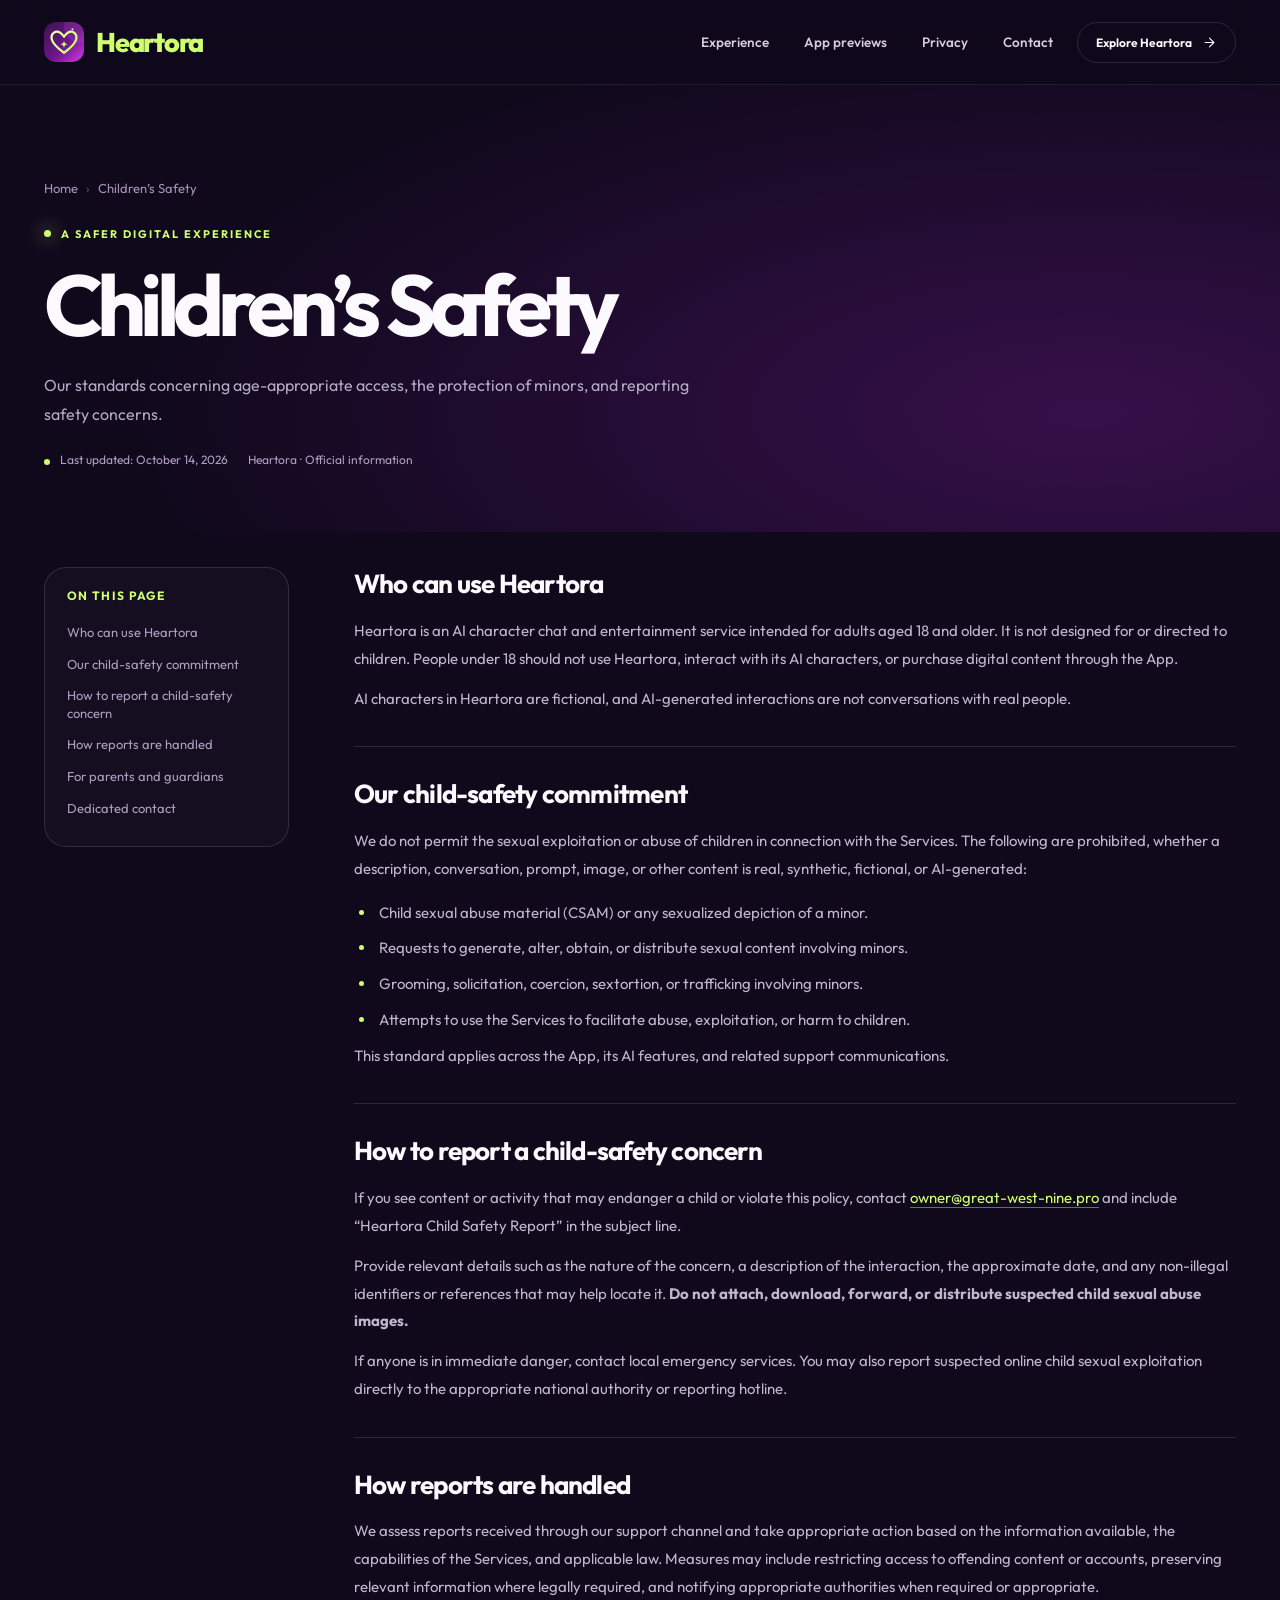
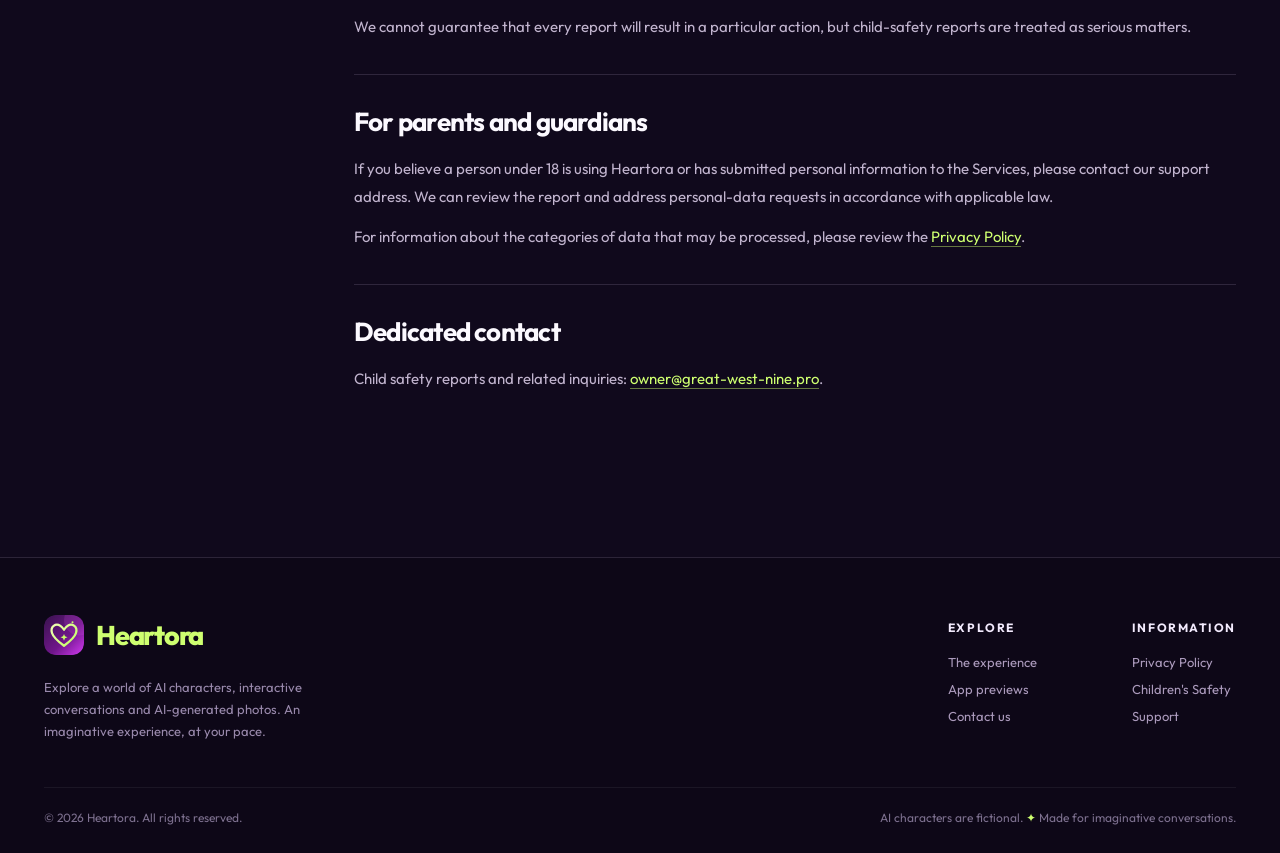
==== children/index.html @ 72c2d2e4 "Add files via upload" ====
<!doctype html>
<html lang="en">
<head>
  <meta charset="utf-8">
  <meta name="viewport" content="width=device-width,initial-scale=1,viewport-fit=cover"/>
  <meta name="theme-color" content="#10091c"/>
  <meta name="color-scheme" content="dark"/>
  <title>Children’s Safety | Heartora</title>
  <meta name="description" content="Read Heartora&#x27;s age requirements, child protection standards, and how to report a child-safety concern."/>
  <meta property="og:type" content="website"/>
  <meta property="og:site_name" content="Heartora"/>
  <meta property="og:title" content="Children’s Safety | Heartora"/>
  <meta property="og:description" content="Read Heartora&#x27;s age requirements, child protection standards, and how to report a child-safety concern."/>
  <meta property="og:image" content="/assets/img/social-preview.jpg"/>
  <meta name="twitter:card" content="summary_large_image"/>
  <link rel="icon" type="image/svg+xml" href="/assets/img/brand-mark.svg"/>
  <link rel="icon" type="image/png" href="/assets/img/favicon.png"/>
  <link rel="apple-touch-icon" href="/assets/img/apple-touch-icon.png"/>
  <link rel="preconnect" href="https://fonts.googleapis.com"/>
  <link rel="preconnect" href="https://fonts.gstatic.com" crossorigin/>
  <link rel="stylesheet" href="/assets/css/style.css"/>
  <script src="/assets/js/site-config.js" defer></script>
  <script src="/assets/js/main.js" defer></script>
</head>
<body>
  <a class="skip-link" href="#main">Skip to content</a>
  <header class="site-header">
    <div class="container header-inner">
      <a class="logo" href="/" aria-label="Heartora home"><img class="logo-icon" src="/assets/img/brand-mark.svg" alt="" width="40" height="40"/><span class="logo-text">Heartora</span></a>
      <nav class="nav" id="primary-nav" aria-label="Main navigation"><a href="/#experience">Experience</a><a href="/#previews">App previews</a><a href="/privacy-policy" >Privacy</a><a href="/contact-us" >Contact</a></nav>
      <a class="header-action" data-store-cta href="/#experience">Explore Heartora <svg aria-hidden="true" viewBox="0 0 24 24" fill="none" stroke="currentColor" stroke-width="1.8" stroke-linecap="round" stroke-linejoin="round"><path d="M5 12h14m-7-7 7 7-7 7"/></svg></a>
      <button class="menu-toggle" type="button" aria-label="Open menu" aria-controls="primary-nav" aria-expanded="false"><svg class="hamburger" viewBox="0 0 24 24" fill="none" stroke="currentColor" stroke-width="2" stroke-linecap="round"><path d="M4 7h16M4 12h16M4 17h16"/></svg><svg class="x" viewBox="0 0 24 24" fill="none" stroke="currentColor" stroke-width="2" stroke-linecap="round"><path d="M5 5l14 14M19 5 5 19"/></svg></button>
    </div>
  </header>
  <main id="main">
    <div class="page-intro">
      <div class="container">
        <div class="breadcrumbs"><a href="/">Home</a><span>›</span>Children’s Safety</div>
        <span class="eyebrow"><span class="dot"></span> A SAFER DIGITAL EXPERIENCE</span>
        <h1>Children’s Safety</h1>
        <p>Our standards concerning age-appropriate access, the protection of minors, and reporting safety concerns.</p>
        <div class="meta-row"><span><span class="circle"></span> Last updated: October 14, 2026</span><span>Heartora · Official information</span></div>
      </div>
    </div>
    <div class="legal-section">
      <div class="container legal-layout">
        <aside class="legal-toc" aria-label="Page contents">
          <h2>On this page</h2>
          <a href="#who">Who can use Heartora</a>
          <a href="#commitment">Our child-safety commitment</a>
          <a href="#reports">How to report a child-safety concern</a>
          <a href="#response">How reports are handled</a>
          <a href="#parents">For parents and guardians</a>
          <a href="#contact">Dedicated contact</a>
        </aside>
        <article class="legal-content">
          <section id="who">
            <h2>Who can use Heartora</h2>
            <p>Heartora is an AI character chat and entertainment service intended for adults aged 18 and older. It is not designed for or directed to children. People under 18 should not use Heartora, interact with its AI characters, or purchase digital content through the App.</p>
            <p>AI characters in Heartora are fictional, and AI-generated interactions are not conversations with real people.</p>
          </section>
          <section id="commitment">
            <h2>Our child-safety commitment</h2>
            <p>We do not permit the sexual exploitation or abuse of children in connection with the Services. The following are prohibited, whether a description, conversation, prompt, image, or other content is real, synthetic, fictional, or AI-generated:</p>
            <ul>
              <li>Child sexual abuse material (CSAM) or any sexualized depiction of a minor.</li>
              <li>Requests to generate, alter, obtain, or distribute sexual content involving minors.</li>
              <li>Grooming, solicitation, coercion, sextortion, or trafficking involving minors.</li>
              <li>Attempts to use the Services to facilitate abuse, exploitation, or harm to children.</li>
            </ul>
            <p>This standard applies across the App, its AI features, and related support communications.</p>
          </section>
          <section id="reports">
            <h2>How to report a child-safety concern</h2>
            <p>If you see content or activity that may endanger a child or violate this policy, contact <a href="mailto:owner@great-west-nine.pro?subject=Heartora%20Child%20Safety%20Report">owner@great-west-nine.pro</a> and include “Heartora Child Safety Report” in the subject line.</p>
            <p>Provide relevant details such as the nature of the concern, a description of the interaction, the approximate date, and any non-illegal identifiers or references that may help locate it. <strong>Do not attach, download, forward, or distribute suspected child sexual abuse images.</strong></p>
            <p>If anyone is in immediate danger, contact local emergency services. You may also report suspected online child sexual exploitation directly to the appropriate national authority or reporting hotline.</p>
          </section>
          <section id="response">
            <h2>How reports are handled</h2>
            <p>We assess reports received through our support channel and take appropriate action based on the information available, the capabilities of the Services, and applicable law. Measures may include restricting access to offending content or accounts, preserving relevant information where legally required, and notifying appropriate authorities when required or appropriate.</p>
            <p>We cannot guarantee that every report will result in a particular action, but child-safety reports are treated as serious matters.</p>
          </section>
          <section id="parents">
            <h2>For parents and guardians</h2>
            <p>If you believe a person under 18 is using Heartora or has submitted personal information to the Services, please contact our support address. We can review the report and address personal-data requests in accordance with applicable law.</p>
            <p>For information about the categories of data that may be processed, please review the <a href="/privacy-policy">Privacy Policy</a>.</p>
          </section>
          <section id="contact">
            <h2>Dedicated contact</h2>
            <p>Child safety reports and related inquiries: <a href="mailto:owner@great-west-nine.pro?subject=Heartora%20Child%20Safety%20Report">owner@great-west-nine.pro</a>.</p>
          </section>
        </article>
      </div>
    </div>
  </main>
  <footer class="site-footer">
    <div class="container">
      <div class="footer-main">
        <div class="footer-brand">
          <a class="logo" href="/" aria-label="Heartora home"><img class="logo-icon" src="/assets/img/brand-mark.svg" alt="" width="40" height="40"/><span class="logo-text">Heartora</span></a>
          <p>Explore a world of AI characters, interactive conversations and AI-generated photos. An imaginative experience, at your pace.</p>
        </div>
        <div class="footer-columns">
          <div class="footer-group"><h4>Explore</h4><a href="/#experience">The experience</a><a href="/#previews">App previews</a><a href="/contact-us">Contact us</a></div>
          <div class="footer-group"><h4>Information</h4><a href="/privacy-policy">Privacy Policy</a><a href="/children">Children's Safety</a><a href="/contact-us">Support</a></div>
        </div>
      </div>
      <div class="footer-bottom"><span>© <span data-year>2026</span> Heartora. All rights reserved.</span><span>AI characters are fictional. <span class="mark">✦</span> Made for imaginative conversations.</span></div>
    </div>
  </footer>
</body>
</html>
---- assets/css/style.css ----
@import url('https://fonts.googleapis.com/css2?family=Outfit:wght@400;450;500;550;600;650;700;750;800;900&display=swap');
:root {
	--bg: #10091c;
	--bg-2: #170d29;
	--panel: #211231;
	--panel-2: #2a173e;
	--line: rgba(231, 208, 255, 0.14);
	--text: #fcf9ff;
	--muted: #b4a9c5;
	--lime: #ceff70;
	--lime-2: #e0ffac;
	--pink: #e54dff;
	--purple: #7e32cb;
	--radius: 28px;
	--max: 1192px;
	--ease: cubic-bezier(0.22, 1, 0.36, 1);
}
* {
  box-sizing: border-box;
}

html {
  scroll-behavior: smooth;
  scroll-padding-top: 106px;
}

body {
	margin: 0;
	font-family: 'Outfit','Avenir Next',ui-rounded,system-ui,-apple-system,BlinkMacSystemFont,'Segoe UI',sans-serif;
	background: var(--bg);
	color: var(--text);
	-webkit-font-smoothing: antialiased;
	overflow-x: hidden;
}

body.menu-open {
	overflow: hidden;
}

::selection {
	background: var(--lime);
	color: #140c22;
}

a {
	color: inherit;
	text-decoration: none;
}

button,input,textarea {
	font: inherit;
}

button {
	cursor: pointer;
}

img {
	max-width: 100%;
	display: block;
}

p {
	margin: 0;
}

h1,h2,h3,h4 {
	margin: 0;
	letter-spacing: -0.045em;
}

h1 {
	line-height: 1.015;
}

h2 {
	line-height: 1.075;
}

h3 {
	line-height: 1.15;
}

:focus-visible {
	outline: 3px solid var(--lime);
	outline-offset: 5px;
}

.skip-link {
	position: fixed;
	top: -80px;
	left: 18px;
	background: var(--lime);
	color: #111;
	padding: 12px 18px;
	border-radius: 12px;
	z-index: 10000;
}

.skip-link:focus {
	top: 14px;
}

.container {
	width: min(var(--max), calc(100% - 64px));
	margin-inline: auto;
}

.narrow {
	width: min(870px, calc(100% - 64px));
	margin-inline: auto;
}

.eyebrow {
	display: inline-flex;
	align-items: center;
	gap: 10px;
	text-transform: uppercase;
	letter-spacing: .18em;
	font-weight: 700;
	font-size: 11px;
	color: var(--lime);
}

.eyebrow .dot {
	height: 7px;
	width: 7px;
	border-radius: 50%;
	background: var(--lime);
	box-shadow: 0 0 18px var(--lime);
}

.display-accent {
	color: var(--lime);
}

.muted {
	color: var(--muted);
}

.sr-only {
	position: absolute;
	width: 1px;
	height: 1px;
	overflow: hidden;
	clip: rect(0,0,0,0);
	white-space: nowrap;
}

.site-header {
	position: sticky;
	top: 0;
	z-index: 80;
	border-bottom: 1px solid rgba(255,255,255,.075);
	background: rgba(16,9,28,.76);
	backdrop-filter: blur(22px);
	-webkit-backdrop-filter: blur(22px);
}

.header-inner {
	height: 84px;
	display: flex;
	align-items: center;
	justify-content: space-between;
	gap: 24px;
}

.logo {
	display: inline-flex;
	align-items: center;
	gap: 12px;
	white-space: nowrap;
	position: relative;
	z-index: 82;
}

.logo-icon {
	width: 40px;
	height: 40px;
	border-radius: 12px;
}

.logo-text {
	font-size: 27px;
	font-weight: 800;
	letter-spacing: -0.045em;
	color: var(--lime);
}

.nav {
	display: flex;
	align-items: center;
	gap: 35px;
	margin-left: auto;
}

.nav a {
	font-size: 13.5px;
	color: #d7cbdf;
	font-weight: 550;
	transition: color .22s;
}

.nav a:hover,.nav a[aria-current=page] {
	color: var(--lime);
}

.header-action {
	display: inline-flex;
	gap: 10px;
	align-items: center;
	border: 1px solid var(--line);
	border-radius: 999px;
	padding: 12px 18px;
	font-size: 12px;
	font-weight: 650;
	transition: background .2s,border-color .2s;
	white-space: nowrap;
}

.header-action svg {
	width: 15px;
	height: 15px;
}

.header-action:hover {
	background: rgba(206,255,112,.1);
	border-color: rgba(206,255,112,.4);
}

.menu-toggle {


	display: none;
	position: relative;
	z-index: 82;
	background: transparent;
	border: 1px solid var(--line);
	height: 44px;
	width: 44px;
	border-radius: 14px;
	align-items: center;
	justify-content: center;
	color: var(--text);
}

.menu-toggle svg {
	height: 22px;
	width: 22px;
}

.menu-toggle .x {
	display: none;
}

.menu-open .menu-toggle .hamburger {
	display: none;
}

.menu-open .menu-toggle .x {
	display: block;
}

.button {
	border: 0;
	border-radius: 999px;
	display: inline-flex;
	align-items: center;
	justify-content: center;
	gap: 12px;
	padding: 17px 25px;
	font-size: 14px;
	font-weight: 750;
	line-height: 1.2;
	transition: transform .25s var(--ease),background .25s,box-shadow .25s;
}

.button svg {
	width: 18px;
	height: 18px;
}

.button:hover {
	transform: translateY(-3px);
}

.button-primary {
	background: var(--lime);
	color: #180c27;
	box-shadow: 0 12px 45px rgba(206,255,112,.13);
}

.button-primary:hover {
	background: #e3ffad;
	box-shadow: 0 18px 55px rgba(206,255,112,.22);
}

.button-outline {
	background: rgba(255,255,255,.045);
	color: var(--text);
	border: 1px solid var(--line);
}

.button-outline:hover {
	background: rgba(255,255,255,.095);
}

.button-minor {
	background: none;
	padding: 8px 0;
	color: var(--lime);
	font-weight: 700;
}

.button-minor:hover {
	transform: translateX(4px);
}

.hero {
	position: relative;
	overflow: hidden;
	isolation: isolate;
}

.hero:before {
	content: "";
	position: absolute;
	inset: -18% -10% -30% 35%;
	z-index: -2;
	background: radial-gradient(ellipse at 60% 45%,rgba(165,22,198,.31),transparent 58%),
		radial-gradient(ellipse at 90% 73%,rgba(73,36,188,.3),transparent 45%);
	pointer-events: none;
}

.hero:after {
	content: "";
	position: absolute;
	inset: 0;
	opacity: .23;
	pointer-events: none;
	background-image: radial-gradient(#d9a9fb .65px,transparent .65px);
	background-size: 29px 29px;
	mask-image: linear-gradient(90deg,transparent 36%,#000 100%);
	z-index: -1;
}

.hero-grid {
	display: grid;
	grid-template-columns: 1fr 1fr;
	align-items: center;
	min-height: 735px;
	gap: 15px;
	padding-block: 75px 112px;
}

.hero-copy {
	max-width: 610px;
	position: relative;
	z-index: 3;
}

.hero-copy .eyebrow {
	margin-bottom: 26px;
}

.hero h1 {
	font-size: clamp(58px,6.15vw,91px);
	font-weight: 750;
	letter-spacing: -0.067em;
}

.hero h1 .line {
	display: block;
}

.hero .lead {
	font-size: 18px;
	line-height: 1.7;
	color: #bdb0cf;
	max-width: 480px;
	margin: 28px 0 35px;
}

.hero-actions {
	display: flex;
	align-items: center;
	gap: 13px;
	flex-wrap: wrap;
}

.hero-proof {
	display: flex;
	align-items: center;
	gap: 12px;
	color: #ad9fc0;
	font-size: 12px;
	margin-top: 39px;
}

.proof-dot {
	display: inline-block;
	height: 9px;
	width: 9px;
	background: var(--lime);
	border-radius: 50%;
	box-shadow: 0 0 0 6px rgba(206,255,112,.08);
}

.hero-stage {
	position: relative;
	min-height: 625px;
	max-width: 590px;
	width: 100%;
	justify-self: end;
	isolation: isolate;
}

.stage-orbit {
	position: absolute;
	width: 510px;
	height: 510px;
	border-radius: 50%;
	border: 1px solid rgba(213,155,248,.13);
	left: 7%;
	top: 7%;
	transform: rotate(-24deg);
}

.stage-orbit:after {
	content: "";
	position: absolute;
	inset: 37px;
	border: 1px solid rgba(213,155,248,.07);
	border-radius: 50%;
}

.stage-glow {
	position: absolute;
	width: 480px;
	height: 480px;
	border-radius: 50%;
	filter: blur(65px);
	background: radial-gradient(circle,rgba(212,44,238,.30),transparent 72%);
	top: 85px;
	left: 30px;
}

.phone {
	background: linear-gradient(143deg,#373042,#130e21 56%,#4b3158);
	border: 6px solid #100d18;
	border-radius: 49px;
	box-shadow: 0 0 0 2px rgba(230,215,238,.47),0 22px 90px rgba(0,0,0,.56);
	overflow: hidden;
	position: absolute;
}

.phone img {
	width: 100%;
	height: 100%;
	object-fit: cover;
	object-position: top center;
}

.phone-main {
	width: 302px;
	height: 568px;
	left: 50%;
	top: 24px;
	transform: translateX(-25%) rotate(7deg);
	z-index: 3;
	animation: float 7s ease-in-out infinite;
}

.phone-main img {
	object-position: top;
}

.phone-secondary {
	width: 226px;
	height: 464px;
	left: 2%;
	top: 116px;
	transform: rotate(-11deg);
	z-index: 2;
	opacity: .91;
	filter: brightness(.91);
	animation: float-secondary 8s ease-in-out infinite;
}

.phone-secondary img {
	object-fit: cover;
	object-position: center top;
}

.floating-note {
	position: absolute;
	z-index: 5;
	display: flex;
	align-items: center;
	gap: 10px;
	padding: 13px 17px;
	border-radius: 16px;
	backdrop-filter: blur(15px);
	background: rgba(40,23,63,.85);
	border: 1px solid rgba(221,184,255,.24);
	box-shadow: 0 18px 45px rgba(0,0,0,.2);
	font-size: 12px;
	font-weight: 650;
}

.floating-note .note-icon {
	display: grid;
	place-items: center;
	width: 29px;
	height: 29px;
	background: rgba(206,255,112,.13);
	border-radius: 10px;
	font-size: 15px;
	color: var(--lime);
}

.note-one {
	top: 47px;
	left: 0;
	transform: rotate(-6deg);
}

.note-two {
	bottom: 29px;
	right: 0;
	transform: rotate(5deg);
}

.star {
	position: absolute;
	z-index: 1;
	font-size: 22px;
	color: var(--lime);
}

.star-one {
	right: 25px;
	top: 65px;
}

.star-two {
	left: 74px;
	bottom: 42px;
	color: var(--pink);
}

@keyframes float {
	0%,100% {
		transform: translateX(-25%) translateY(0) rotate(7deg);
	}
	50% {
		transform: translateX(-25%) translateY(-13px) rotate(7deg);
	}
}

@keyframes float-secondary {
	0%,100% {
		transform: translateY(0) rotate(-11deg);
	}
	50% {
		transform: translateY(11px) rotate(-11deg);
	}
}

.marquee-line {
	border-block: 1px solid var(--line);
	background: rgba(255,255,255,.018);
}

.marquee-inner {
	display: flex;
	align-items: center;
	justify-content: space-between;
	gap: 22px;
	padding: 24px 0;
}

.marquee-inner span {
	font-size: 12px;
	font-weight: 750;
	letter-spacing: .12em;
	text-transform: uppercase;
	white-space: nowrap;
	color: #c6b9d6;
}

.marquee-inner i {
	width: 5px;
	height: 5px;
	background: var(--lime);
	border-radius: 50%;
	flex-shrink: 0;
}

.section {
	padding: 126px 0;
}

.section-head {
	max-width: 630px;
	margin-bottom: 47px;
}

.section-head .eyebrow {
	margin-bottom: 19px;
}

.section-title {
	font-size: clamp(40px,5.3vw,68px);
	font-weight: 700;
}

.section-intro {
	color: var(--muted);
	font-size: 16px;
	line-height: 1.8;
	margin-top: 19px;
	max-width: 560px;
}

.feature-grid {
	display: grid;
	grid-template-columns: 1.06fr .94fr;
	gap: 18px;
}

.feature-card {
	border: 1px solid var(--line);
	border-radius: 32px;
	overflow:hidden;
	position:relative;
	background: linear-gradient(140deg,rgba(51,25,75,.9),rgba(22,12,37,.98));
	min-height: 440px;
	isolation: isolate;
}

.feature-card.large {
	grid-row: span 2;
	min-height: 695px;
}

.feature-card .feature-copy {
	padding: 36px 37px;
	position:relative;
	z-index: 2;
}

.feature-count {
	font-size: 11px;
	color: var(--lime);
	letter-spacing:.12em;
	font-weight: 750;
	margin-bottom: 18px;
}

.feature-card h3 {
	font-size: 30px;
	font-weight: 650;
	line-height: 1.09;
	max-width: 330px;
}

.feature-card p {
	font-size: 14px;
	color:#bdafcf;
	line-height: 1.65;
	max-width: 350px;
	margin-top: 13px;
}

.feature-media {
	position:absolute;
	overflow:hidden;
}

.large .feature-media {
	left: 23%;
	right: 8%;
	bottom:-35%;
	top: 40%;
	transform: rotate(-10deg);
	border-radius: 27px;
	box-shadow: 0 24px 80px rgba(0,0,0,.3);
}

.large .feature-media img {
	width: 100%;
	height: 100%;
	object-fit: cover;
	object-position: top;
}

.feature-card.chat-card {
	background: radial-gradient(circle at 85% 20%,rgba(207,70,227,.20),transparent 55%), #21122f;
}

.chat-window {
	position:relative;
	max-width: 350px;
	margin: 25px 30px 0 auto;
	display: grid;
	gap: 12px;
}

.chat-message {
	font-size: 13px;
	line-height: 1.5;
	max-width: 82%;
	padding: 15px 18px;
	border-radius: 17px;
	color:#f2eaf7;
	background:#3f2559;
	box-shadow: 0 10px 25px rgba(0,0,0,.1);
}

.chat-message.user {
	justify-self:end;
	color:#21122d;
	background: var(--lime);
}

.chat-message.ai {
	justify-self:start;
}

.chat-message.ai:before {
	content:"●";
	font-size: 9px;
	color: var(--lime);
	margin-right: 8px;
}

.feature-card.photo-card {
	background: linear-gradient(125deg,#211130,#3b1652);
}

.photo-card .photo-thumb {
	position:absolute;
	width: 43%;
	right: 7%;
	top: 9%;
	height: 105%;
	border-radius: 29px;
	overflow:hidden;
	transform: rotate(11deg);
	box-shadow: 0 22px 55px rgba(0,0,0,.45);
}

.photo-thumb img {
	width: 100%;
	height: 100%;
	object-fit: cover;
	object-position: center 12%;
}

.photo-card .feature-copy {
	max-width: 55%;
	padding-top: 94px;
}

.spotlight {
	padding: 40px 0 130px;
}

.spotlight-inner {
	display: grid;
	grid-template-columns: 1fr 1fr;
	gap: 84px;
	align-items: center;
}

.spotlight-visual {
	min-height: 580px;
	position:relative;
	background: radial-gradient(circle at 48% 52%,rgba(143,34,205,.23),transparent 60%);
}

.spotlight-visual:before {
	content: "";
	height: 460px;
	width: 460px;
	border: 1px solid rgba(200,156,237,.16);
	border-radius: 50%;
	position:absolute;
	inset: 50% auto auto 50%;
	transform: translate(-50%,-50%);
}

.spotlight-shot {
	position:absolute;
	top: 30px;
	left: 20%;
	height: 540px;
	width: 275px;
	overflow:hidden;
	border-radius: 42px;
	box-shadow: 0 28px 90px #0501089c;
	border: 6px solid #292131;
	transform: rotate(-8deg);
}

.spotlight-shot img {
	width: 100%;
	height: 100%;
	object-fit: cover;
	object-position: center top;
}

.spotlight-mini {
	position:absolute;
	right: 5%;
	bottom: 35px;
	height: 186px;
	width: 172px;
	border-radius: 24px;
	overflow:hidden;
	transform: rotate(10deg);
	border: 5px solid #33213f;
	box-shadow: 0 24px 55px rgba(0,0,0,.35);
}

.spotlight-mini img {
	width: 100%;
	height: 100%;
	object-fit: cover;
}

.spotlight-copy .eyebrow {
	margin-bottom: 20px;
}

.spotlight-copy .section-title {
	font-size: clamp(39px,5vw,64px);
}

.spotlight-copy>p {
	font-size: 16px;
	line-height: 1.85;
	color: var(--muted);
	margin-top: 24px;
}

.pill-row {
	display:flex;
	gap: 10px;
	flex-wrap: wrap;
	margin: 26px 0 31px;
}

.pill {
	border: 1px solid var(--line);
	padding: 9px 15px;
	border-radius: 999px;
	color:#d5c7e2;
	font-size: 12px;
}

.gallery-section {
	padding: 104px 0 123px;
	background: linear-gradient(180deg,rgba(80,28,121,.11),rgba(50,17,81,.2),transparent);
}

.gallery-top {
	display:flex;
	align-items:end;
	justify-content: space-between;
	gap: 25px;
}

.gallery-top .section-head {
	margin-bottom: 41px;
}

.gallery-controls {
	display:flex;
	gap: 9px;
	margin-bottom: 44px;
}

.icon-button {
	height: 45px;
	width: 45px;
	display: grid;
	place-items:center;
	border-radius: 50%;
	border: 1px solid var(--line);
	color:#fff;
	background: rgba(255,255,255,.04);
	transition: background .2s,color .2s;
}

.icon-button:hover {
	background: var(--lime);
	color:#170b25;
}

.icon-button svg {
	height: 17px;
	width: 17px;
}

.gallery-track {
	display:flex;
	overflow-x:auto;
	scroll-behavior: smooth;
	scroll-snap-type:x mandatory;
	gap: 18px;
	padding-bottom: 10px;
	scrollbar-width: thin;
	scrollbar-color:#583267 transparent;
}

.gallery-tile {
	position:relative;
	flex: 0 0 273px;
	height: 400px;
	border: 1px solid rgba(255,255,255,.12);
	border-radius: 26px;
	overflow:hidden;
	background:#241438;
	scroll-snap-align:start;
	cursor: zoom-in;
	transition: transform .27s var(--ease),border-color .27s;
	text-align:left;
	padding: 0;
	color:white;
}

.gallery-tile:hover {
	transform: translateY(-8px);
	border-color: rgba(206,255,112,.5);
}

.gallery-tile img {
	width: 100%;
	height: 100%;
	object-fit: cover;
	object-position: top;
}

.gallery-tile:nth-child(2) img {
	object-position: 55% 20%;
}

.gallery-tile:after {
	content: "";
	position:absolute;
	inset: 52% 0 0;
	background: linear-gradient(transparent,rgba(7,2,12,.89));
	pointer-events: none;
}

.gallery-caption {
	position:absolute;
	bottom: 21px;
	left: 20px;
	right: 20px;
	z-index: 2;
}

.gallery-caption strong {
	display:block;
	font-size: 16px;
	font-weight: 650;
}

.gallery-caption small {
	display:block;
	color:#ded3e6;
	margin-top: 4px;
	font-size: 12px;
}

.gallery-hint {
	color:#9d8fb0;
	font-size: 12px;
	margin-top: 16px;
}

.cta-wrap {
	padding: 35px 0 125px;
}

.cta-panel {
	background: radial-gradient(ellipse at 75% 25%,rgba(215,53,227,.30),transparent 48%),
		linear-gradient(125deg,#39184d,#261234 65%,#261538);
	border: 1px solid rgba(229,162,255,.18);
	border-radius: 36px;
	text-align:center;
	padding: 86px 25px;
	position:relative;
	overflow:hidden;
}

.cta-panel:before,.cta-panel:after {
	content:'✦';
	position:absolute;
	color:rgba(206,255,112,.6);
	font-size: 40px;
}

.cta-panel:before {
	left: 9%;
	top: 27%;
}

.cta-panel:after {
	right: 10%;
	bottom: 18%;
	font-size: 24px;
}

.cta-panel h2 {
	font-size: clamp(38px,5.3vw,69px);
	font-weight: 700;
	max-width: 720px;
	margin: 20px auto 0;
}

.cta-panel p {
	font-size: 16px;
	color:#d2c3dc;
	line-height: 1.8;
	max-width: 540px;
	margin: 19px auto 27px;
}

.site-footer {
	border-top: 1px solid var(--line);
	background:#0d0717;
}

.footer-main {
	display:flex;
	gap: 45px;
	align-items:flex-start;
	justify-content: space-between;
	padding: 57px 0 45px;
}

.footer-brand {
	max-width: 300px;
}

.footer-brand p {
	font-size: 13px;
	line-height: 1.7;
	color:#9989ac;
	margin-top: 17px;
}

.footer-columns {
	display:flex;
	gap: 95px;
}

.footer-group h4 {
	font-size: 12px;
	letter-spacing:.13em;
	text-transform: uppercase;
	color:#f2eafd;
	margin: 5px 0 19px;
}

.footer-group a {
	font-size: 13px;
	display:block;
	color:#ab9abc;
	margin: 11px 0;
	transition: color .2s;
}

.footer-group a:hover {
	color: var(--lime);
}

.footer-bottom {
	border-top: 1px solid rgba(255,255,255,.06);
	display:flex;
	align-items:center;
	justify-content: space-between;
	gap: 20px;
	padding: 22px 0 28px;
	font-size: 12px;
	color:#7d708f;
}

.footer-bottom .mark {
	color: var(--lime);
}

/* legal and support pages */
.page-intro {
	position:relative;
	overflow:hidden;
	padding: 95px 0 65px;
	isolation: isolate;
}

.page-intro:before {
	content: "";
	position:absolute;
	inset:-50% -20% -40%;
	z-index:-1;
	background: radial-gradient(ellipse at 75% 65%,rgba(141,31,179,.3),transparent 50%);
}

.page-intro .eyebrow {
	margin-bottom: 20px;
}

.page-intro h1 {
	font-size: clamp(52px,7vw,86px);
	font-weight: 700;
	letter-spacing:-.067em;
}

.page-intro p {
	font-size: 16px;
	line-height: 1.8;
	max-width: 660px;
	margin-top: 23px;
	color: var(--muted);
}

.meta-row {
	margin-top: 24px;
	font-size: 12px;
	color:#b09fc3;
	display:flex;
	gap: 20px;
	flex-wrap: wrap;
}

.meta-row .circle {
	display:inline-block;
	width: 6px;
	height: 6px;
	background: var(--lime);
	border-radius: 50%;
	margin-right: 7px;
	vertical-align: middle;
}

.breadcrumbs {
	font-size: 13px;
	color:#a592b7;
	margin-bottom: 25px;
}

.breadcrumbs a:hover {
	color: var(--lime);
}

.breadcrumbs span {
	margin: 0 8px;
	color:#5b4c6b;
}

.legal-section {
	padding: 35px 0 130px;
}

.legal-layout {
	display: grid;
	grid-template-columns: 245px minmax(0,1fr);
	gap: 65px;
	align-items: start;
}

.legal-toc {
	position: sticky;
	top: 122px;
	border: 1px solid var(--line);
	background: rgba(255,255,255,.025);
	padding: 22px;
	border-radius: 22px;
}

.legal-toc h2 {
	font-size: 12px;
	color: var(--lime);
	letter-spacing:.11em;
	text-transform: uppercase;
	margin-bottom: 14px;
}

.legal-toc a {
	font-size: 13px;
	color:#ad9dbf;
	padding: 7px 0;
	line-height: 1.35;
	display:block;
	transition: color .2s;
}

.legal-toc a:hover {
	color:#fff;
}

.legal-content {
	min-width: 0;
	color:#c1b4ce;
	font-size: 15px;
	line-height: 1.85;
}

.legal-content h2 {
	font-size: 26px;
	line-height: 1.3;
	color: var(--text);
	letter-spacing:-.03em;
	margin-bottom: 16px;
}

.legal-content h3 {
	font-size: 18px;
	line-height: 1.35;
	color:#f2ecf7;
	letter-spacing:-.025em;
	margin: 22px 0 8px;
}

.legal-content section {
	padding: 30px 0 34px;
	border-bottom: 1px solid var(--line);
	scroll-margin-top: 115px;
}

.legal-content section:first-child {
	padding-top: 0;
}

.legal-content section:last-child {
	border-bottom: 0;
}

.legal-content p+p {
	margin-top: 12px;
}

.legal-content ul {
	margin: 16px 0 0;
	padding-left: 22px;
}

.legal-content li {
	padding-left: 3px;
	margin: 8px 0;
}

.legal-content li::marker {
	color: var(--lime);
}

.legal-content a {
	color: var(--lime);
	text-decoration: underline;
	text-decoration-color: rgba(206,255,112,.45);
	text-underline-offset: 4px;
}

.legal-note {
	padding: 22px 24px;
	border: 1px solid rgba(206,255,112,.19);
	background: rgba(206,255,112,.045);
	border-radius: 18px;
	color:#d4c8e0;
	font-size: 14px;
	line-height: 1.7;
	margin: 23px 0;
}

.legal-note strong {
	color: var(--lime);
}

.legal-content code {
	overflow-wrap:anywhere;
	background:#251534;
	color:#e3d1f1;
	padding: 1px 5px;
	border-radius: 5px;
	font-size:.93em;
}

.contact-grid {
	display: grid;
	grid-template-columns: 1.05fr .95fr;
	gap: 20px;
	padding: 32px 0 130px;
}

.contact-panel {
	background: linear-gradient(145deg, #2a183a, #1a102a);
	border: 1px solid var(--line);
	border-radius: 28px;
	padding: 40px;
}

.contact-panel.primary {
	background: radial-gradient(ellipse at 90% 10%, rgba(208, 75, 236, 0.25), transparent 60%),
		linear-gradient(140deg, #322043, #251331);
}

.contact-panel h2 {
	font-size: 30px;
	max-width: 410px;
}

.contact-panel > p {
	color: var(--muted);
	font-size: 14px;
	line-height: 1.75;
	margin: 14px 0 26px;
}

.contact-icon {
	display: grid;
	place-items: center;
	width: 55px;
	height: 55px;
	border-radius: 17px;
	background: rgba(206, 255, 112, 0.12);
	color: var(--lime);
	margin-bottom: 25px;
}

.contact-icon svg {
	width: 24px;
	height: 24px;
}

.email-link {
	font-size: clamp(19px, 2.5vw, 26px);
	font-weight: 650;
	letter-spacing: -0.02em;
	overflow-wrap: anywhere;
}

.email-link:hover {
	color: var(--lime);
}

.contact-actions {
	display: flex;
	gap: 10px;
	flex-wrap: wrap;
	margin-top: 25px;
}

.copy-button {
	color: var(--text);
	border: 1px solid var(--line);
	background: transparent;
	border-radius: 999px;
	padding: 13px 17px;
	font-size: 13px;
	font-weight: 600;
	display: flex;
	gap: 9px;
	align-items: center;
}

.copy-button svg {
	width: 17px;
	height: 17px;
}

.copy-button:hover {
	background: rgba(255, 255, 255, 0.08);
}

.contact-support-list {
	padding: 0;
	margin: 21px 0 0;
	list-style: none;
}

.contact-support-list li {
	padding: 14px 0;
	border-top: 1px solid var(--line);
	display: flex;
	gap: 13px;
	align-items: start;
	color: #c0b1cf;
	font-size: 14px;
}

.contact-support-list li svg {
	width: 18px;
	height: 18px;
	color: var(--lime);
	flex-shrink: 0;
}

.support-faq {
	padding: 0 0 130px;
}

.support-faq .section-title {
	font-size: 45px;
	margin: 0 0 25px;
}

.faq-list {
	border-top: 1px solid var(--line);
}

.faq-list details {
	border-bottom: 1px solid var(--line);
	padding: 22px 0;
}

.faq-list summary {
	list-style: none;
	display: flex;
	align-items: center;
	justify-content: space-between;
	cursor: pointer;
	font-size: 17px;
	font-weight: 600;
	gap: 20px;
}

.faq-list summary::-webkit-details-marker {
	display: none;
}

.faq-list summary:after {
	content: '+';
	font-size: 25px;
	font-weight: 400;
	color: var(--lime);
}

.faq-list details[open] summary:after {
	content: '−';
}

.faq-list p {
	color: #a99bb9;
	line-height: 1.8;
	font-size: 14px;
	margin-top: 14px;
	max-width: 760px;
}

.preview-dialog {
	border: 1px solid rgba(223, 188, 255, 0.26);
	padding: 16px;
	border-radius: 25px;
	background: #1c102a;
	color: white;
	max-width: min(90vw, 640px);
	max-height: 92vh;
	box-shadow: 0 25px 110px #000c;
}

.preview-dialog::backdrop {
	background: rgba(8, 4, 16, 0.82);
	backdrop-filter: blur(9px);
}

.preview-dialog img {
	width: auto;
	max-width: 100%;
	height: auto;
	max-height: 78vh;
	object-fit: contain;
	border-radius: 15px;
	margin: auto;
}

.dialog-top {
	display: flex;
	align-items: center;
	justify-content: space-between;
	padding: 0 3px 12px;
}

.dialog-top strong {
	font-size: 15px;
}

.dialog-close {
	border: 0;
	background: #3d2a4c;
	border-radius: 50%;
	color: #fff;
	width: 35px;
	height: 35px;
	font-size: 22px;
	display: grid;
	place-items: center;
}

/* reveal effect only after JS has mounted observer */
.js-ready .reveal {
	opacity: 0;
	transform: translateY(26px);
	transition: opacity 0.85s var(--ease), transform 0.85s var(--ease);
}

.js-ready .reveal.in-view {
	opacity: 1;
	transform: none;
}

.js-ready .reveal.delay-1 {
	transition-delay: 0.12s;
}

.js-ready .reveal.delay-2 {
	transition-delay: 0.22s;
}

@media (max-width: 1060px) {
	.nav {
		gap: 19px;
	}

	.hero h1 {
		font-size: clamp(53px, 6.1vw, 77px);
	}

	.hero-stage {
		transform: scale(0.85);
		transform-origin: center right;
	}

	.spotlight-inner {
		gap: 40px;
	}

	.footer-columns {
		gap: 55px;
	}
}

@media (max-width: 800px) {
	.container,
	.narrow {
		width: min(100% - 40px, var(--max));
	}

	.header-inner {
		height: 72px;
	}

	.logo-icon {
		width: 36px;
		height: 36px;
	}

	.logo-text {
		font-size: 25px;
	}

	.nav {
		display: none;
	}

	.header-action {
		margin-left: auto;
	}

	.menu-toggle {
		display: flex;
	}

	.nav {
		position: fixed;
		display: flex;
		flex-direction: column;
		align-items: stretch;
		gap: 0;
		left: 0;
		right: 0;
		top: 72px;
		background: #190d29f5;
		border-bottom: 1px solid var(--line);
		padding: 18px 22px 25px;
		box-shadow: 0 25px 50px rgba(0, 0, 0, 0.4);
		opacity: 0;
		pointer-events: none;
		transform: translateY(-12px);
		transition: opacity 0.23s, transform 0.23s;
	}

	.menu-open .nav {
		opacity: 1;
		pointer-events: auto;
		transform: none;
	}

	.nav a {
		font-size: 16px;
		padding: 15px;
		border-bottom: 1px solid rgba(255, 255, 255, 0.07);
	}

	.hero-grid {
		grid-template-columns: 1fr;
		min-height: unset;
		padding: 67px 0 50px;
		gap: 10px;
	}

	.hero-copy {
		max-width: 700px;
	}

	.hero h1 {
		font-size: clamp(57px, 10.3vw, 88px);
	}

	.hero .lead {
		font-size: 16px;
		margin-top: 22px;
	}

	.hero-stage {
		transform: none;
		min-height: 585px;
		justify-self: center;
		max-width: 580px;
	}

	.phone-main {
		left: 45%;
	}

	.phone-secondary {
		left: 10%;
	}

	.marquee-inner {
		overflow: auto;
		gap: 18px;
		justify-content: flex-start;
		scrollbar-width: none;
	}

	.marquee-inner::-webkit-scrollbar {
		display: none;
	}

	.section {
		padding: 88px 0;
	}

	.feature-grid {
		grid-template-columns: 1fr;
		gap: 16px;
	}

	.feature-card.large {
		grid-row: auto;
		min-height: 580px;
	}

	.feature-card {
		min-height: 385px;
	}

	.large .feature-media {
		top: 36%;
		left: 20%;
		right: 15%;
		bottom: -48%;
	}

	.feature-card.photo-card .feature-copy {
		padding-top: 66px;
	}

	.spotlight {
		padding: 35px 0 95px;
	}

	.spotlight-inner {
		grid-template-columns: 1fr;
		gap: 22px;
	}

	.spotlight-visual {
		order: 2;
		min-height: 510px;
	}

	.spotlight-shot {
		left: 18%;
		top: 0;
		height: 490px;
		width: 250px;
	}

	.spotlight-mini {
		right: 15%;
		bottom: 0;
	}

	.gallery-section {
		padding: 75px 0 95px;
	}

	.cta-wrap {
		padding: 20px 0 90px;
	}

	.cta-panel {
		padding: 60px 20px;
	}

	.footer-main {
		flex-wrap: wrap;
	}

	.footer-columns {
		width: 100%;
		justify-content: space-between;
		gap: 40px;
	}

	.legal-layout {
		grid-template-columns: 1fr;
		gap: 30px;
	}

	.legal-toc {
		position: static;
		display: grid;
		grid-template-columns: repeat(2, 1fr);
		column-gap: 20px;
	}

	.legal-toc h2 {
		grid-column: span 2;
	}

	.legal-section {
		padding-bottom: 75px;
	}

	.contact-grid {
		grid-template-columns: 1fr;
		padding-bottom: 85px;
	}

	.support-faq {
		padding-bottom: 85px;
	}
}

@media (max-width: 560px) {
	.container,
	.narrow {
		width: calc(100% - 36px);
	}

	.header-action {
		display: none;
	}

	.logo-icon {
		width: 35px;
		height: 35px;
	}

	.hero-grid {
		padding-top: 56px;
		padding-bottom: 23px;
	}

	.hero h1 {
		font-size: clamp(50px, 12.8vw, 72px);
	}

	.hero-copy .eyebrow {
		font-size: 10px;
		letter-spacing: 0.13em;
		margin-bottom: 22px;
	}

	.hero .lead {
		font-size: 15px;
		line-height: 1.65;
		margin: 20px 0 26px;
	}

	.hero-actions {
		gap: 10px;
	}

	.button {
		padding: 15px 19px;
		font-size: 13px;
	}

	.hero-proof {
		font-size: 11px;
		margin-top: 29px;
	}

	.hero-stage {
		width: calc(100% + 20px);
		margin-left: -10px;
		min-height: 440px;
		max-width: 440px;
	}

	.stage-orbit {
		width: 350px;
		height: 350px;
		top: 28px;
		left: 4%;
	}

	.stage-glow {
		height: 340px;
		width: 340px;
		left: 0;
		top: 55px;
	}

	.phone {
		border-radius: 36px;
		border-width: 5px;
	}

	.phone-main {
		width: 207px;
		height: 385px;
		top: 22px;
		left: 47%;
	}

	.phone-secondary {
		width: 155px;
		height: 318px;
		left: 5%;
		top: 90px;
	}

	.floating-note {
		font-size: 10px;
		padding: 9px 11px;
		border-radius: 12px;
		gap: 6px;
	}

	.floating-note .note-icon {
		width: 24px;
		height: 24px;
		font-size: 12px;
	}

	.note-one {
		top: 6px;
		left: 1%;
	}

	.note-two {
		bottom: 0;
		right: 0;
	}

	.star-one {
		right: 12px;
		top: 28px;
	}

	.star-two {
		left: 5px;
		bottom: 60px;
	}

	.marquee-inner {
		padding: 20px 0;
		gap: 15px;
	}

	.marquee-inner span {
		font-size: 10px;
		letter-spacing: 0.08em;
	}

	.section {
		padding: 76px 0;
	}

	.section-head {
		margin-bottom: 30px;
	}

	.section-title {
		font-size: 43px;
	}

	.section-intro {
		font-size: 14px;
		line-height: 1.75;
		margin-top: 14px;
	}

	.feature-card {
		border-radius: 25px;
		min-height: 350px;
	}

	.feature-card.large {
		min-height: 515px;
	}

	.feature-card .feature-copy {
		padding: 27px;
	}

	.feature-card h3 {
		font-size: 26px;
	}

	.feature-card p {
		font-size: 13px;
	}

	.large .feature-media {
		left: 25%;
		right: 12%;
		bottom: -46%;
		top: 38%;
	}

	.chat-window {
		margin: 23px 18px 0 auto;
		max-width: 260px;
	}

	.chat-message {
		font-size: 11px;
		padding: 12px 13px;
	}

	.photo-card .feature-copy {
		max-width: 56%;
		padding: 65px 18px 0 24px;
	}

	.feature-card.photo-card .feature-copy {
		padding-top: 65px;
	}

	.photo-card .photo-thumb {
		right: -7%;
		width: 49%;
		top: 12%;
		height: 100%;
	}

	.spotlight {
		padding: 25px 0 80px;
	}

	.spotlight-copy .section-title {
		font-size: 42px;
	}

	.spotlight-copy > p {
		font-size: 14px;
	}

	.spotlight-visual {
		min-height: 460px;
	}

	.spotlight-visual:before {
		width: 315px;
		height: 315px;
	}

	.spotlight-shot {
		width: 210px;
		height: 430px;
		left: 15%;
		top: 0;
	}

	.spotlight-mini {
		right: 5%;
		bottom: 2px;
		height: 150px;
		width: 133px;
	}

	.gallery-section {
		padding: 74px 0 90px;
	}

	.gallery-top {
		align-items: center;
	}

	.gallery-top .section-head {
		margin-bottom: 25px;
	}

	.gallery-controls {
		margin-bottom: 25px;
	}

	.icon-button {
		width: 39px;
		height: 39px;
	}

	.gallery-tile {
		flex-basis: 218px;
		height: 319px;
		border-radius: 20px;
	}

	.gallery-caption {
		bottom: 14px;
		left: 16px;
	}

	.gallery-caption strong {
		font-size: 13px;
	}

	.cta-wrap {
		padding: 0 0 85px;
	}

	.cta-panel {
		padding: 56px 18px;
		border-radius: 26px;
	}

	.cta-panel h2 {
		font-size: 42px;
	}

	.cta-panel p {
		font-size: 14px;
	}

	.cta-panel:before {
		font-size: 17px;
		top: 8%;
		left: 12%;
	}

	.cta-panel:after {
		font-size: 17px;
		right: 7%;
		bottom: 7%;
	}

	.footer-main {
		padding: 40px 0 25px;
	}

	.footer-brand p {
		font-size: 13px;
	}

	.footer-columns {
		gap: 15px;
	}

	.footer-group h4 {
		font-size: 11px;
	}

	.footer-group a {
		font-size: 12px;
	}

	.footer-bottom {
		align-items: start;
		flex-direction: column;
		gap: 7px;
		padding: 18px 0 27px;
	}

	.page-intro {
		padding: 53px 0 46px;
	}

	.page-intro h1 {
		font-size: 53px;
	}

	.page-intro p {
		font-size: 14px;
		line-height: 1.7;
	}

	.legal-section {
		padding-top: 0;
	}

	.legal-layout {
		gap: 26px;
	}

	.legal-toc {
		padding: 17px;
		grid-template-columns: 1fr 1fr;
		column-gap: 10px;
	}

	.legal-toc a {
		font-size: 12px;
	}

	.legal-content {
		font-size: 14px;
		line-height: 1.8;
	}

	.legal-content h2 {
		font-size: 23px;
	}

	.legal-content section {
		padding: 24px 0;
	}

	.contact-grid {
		gap: 15px;
		padding: 10px 0 70px;
	}

	.contact-panel {
		padding: 28px;
		border-radius: 24px;
	}

	.contact-panel h2 {
		font-size: 26px;
	}

	.email-link {
		font-size: 18px;
	}

	.support-faq .section-title {
		font-size: 38px;
	}

	.faq-list summary {
		font-size: 15px;
	}
}

@media (prefers-reduced-motion: reduce) {
	*,
	*:before,
	*:after {
		scroll-behavior: auto !important;
		animation: none !important;
		transition-duration: 0.01ms !important;
	}

	.js-ready .reveal {
		opacity: 1;
		transform: none;
	}
}
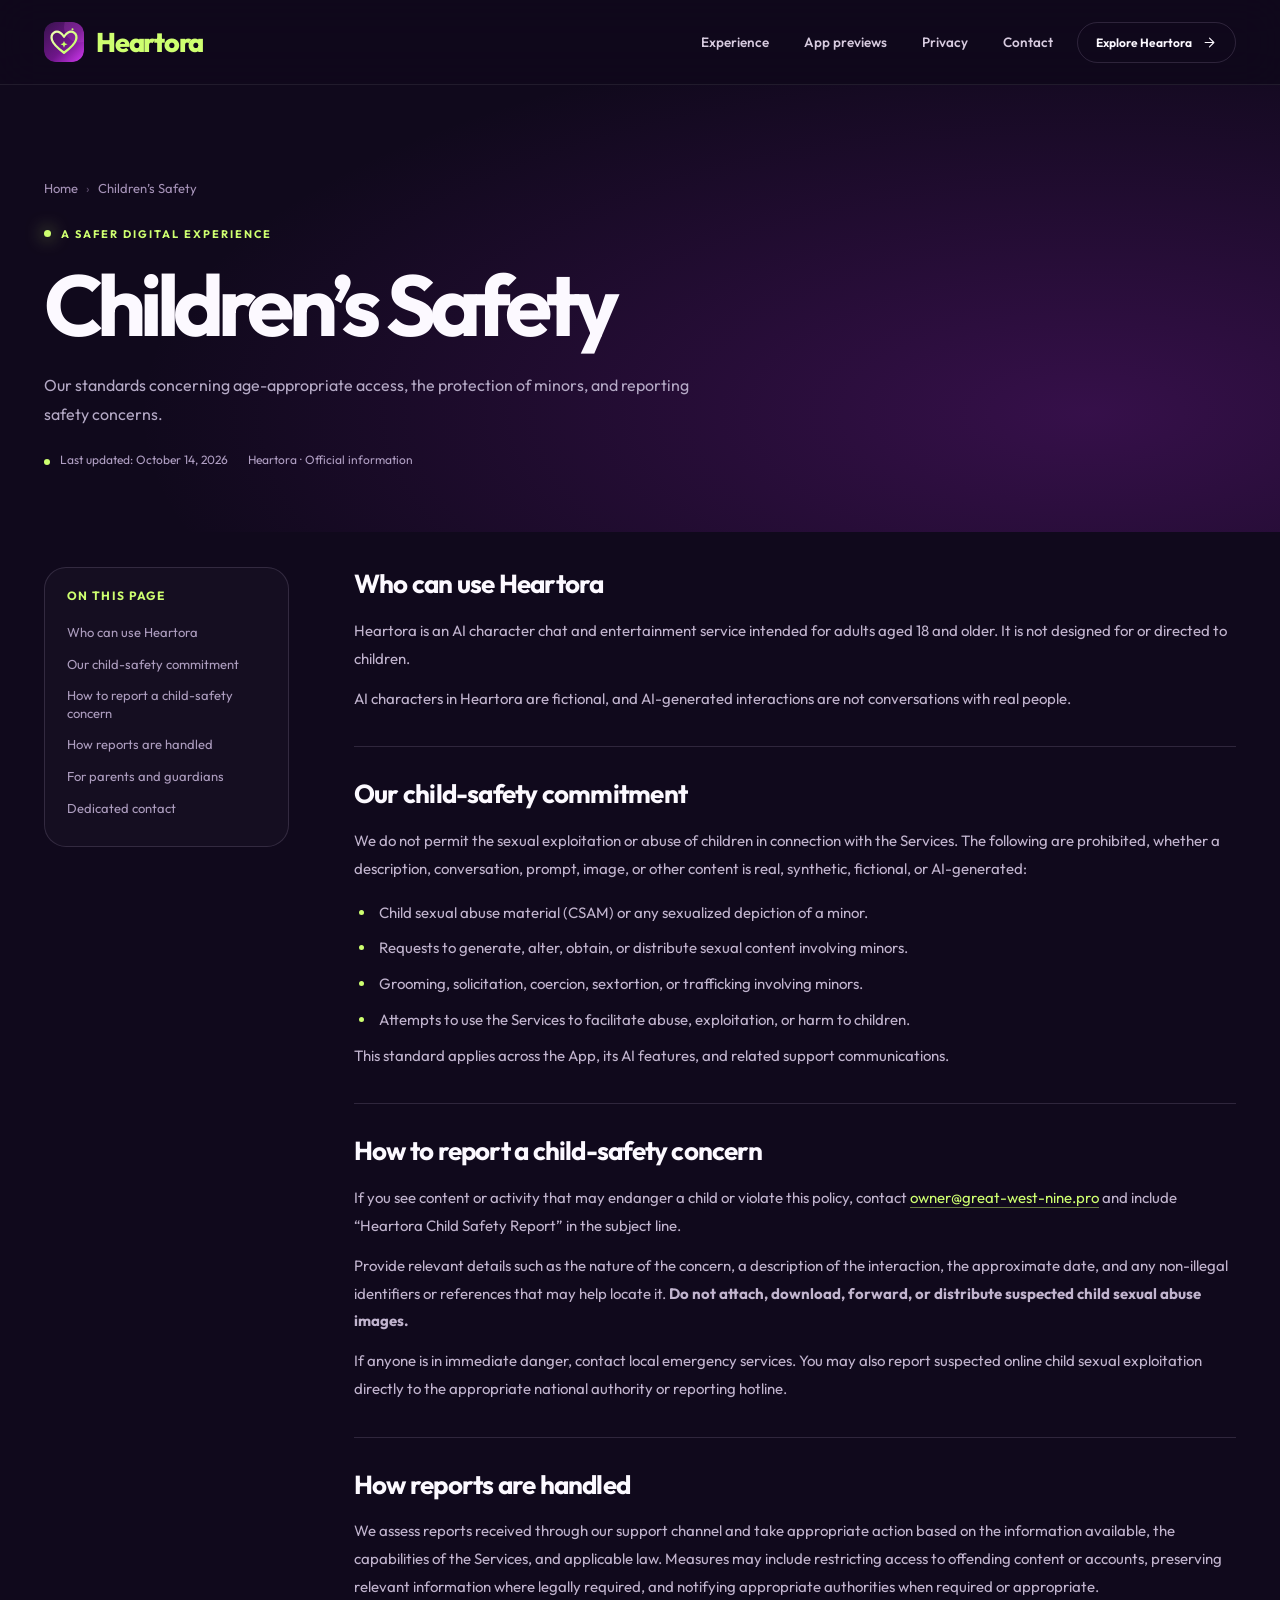
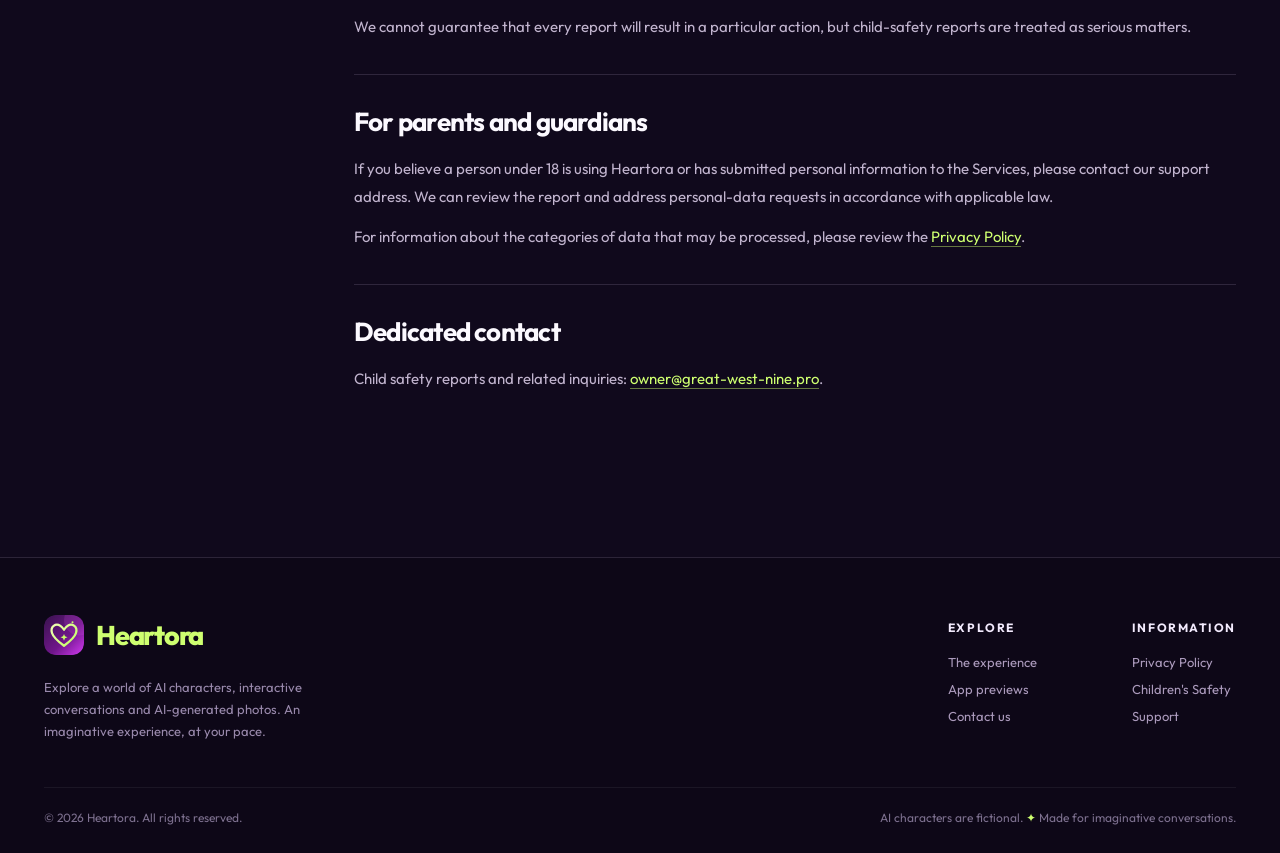
==== commit e95ad9f4: "Add files via upload" ====
--- a/children/index.html
+++ b/children/index.html
@@ -56,7 +56,7 @@
         <article class="legal-content">
           <section id="who">
             <h2>Who can use Heartora</h2>
-            <p>Heartora is an AI character chat and entertainment service intended for adults aged 18 and older. It is not designed for or directed to children. People under 18 should not use Heartora, interact with its AI characters, or purchase digital content through the App.</p>
+            <p>Heartora is an AI character chat and entertainment service intended for adults aged 18 and older. It is not designed for or directed to children.</p>
             <p>AI characters in Heartora are fictional, and AI-generated interactions are not conversations with real people.</p>
           </section>
           <section id="commitment">
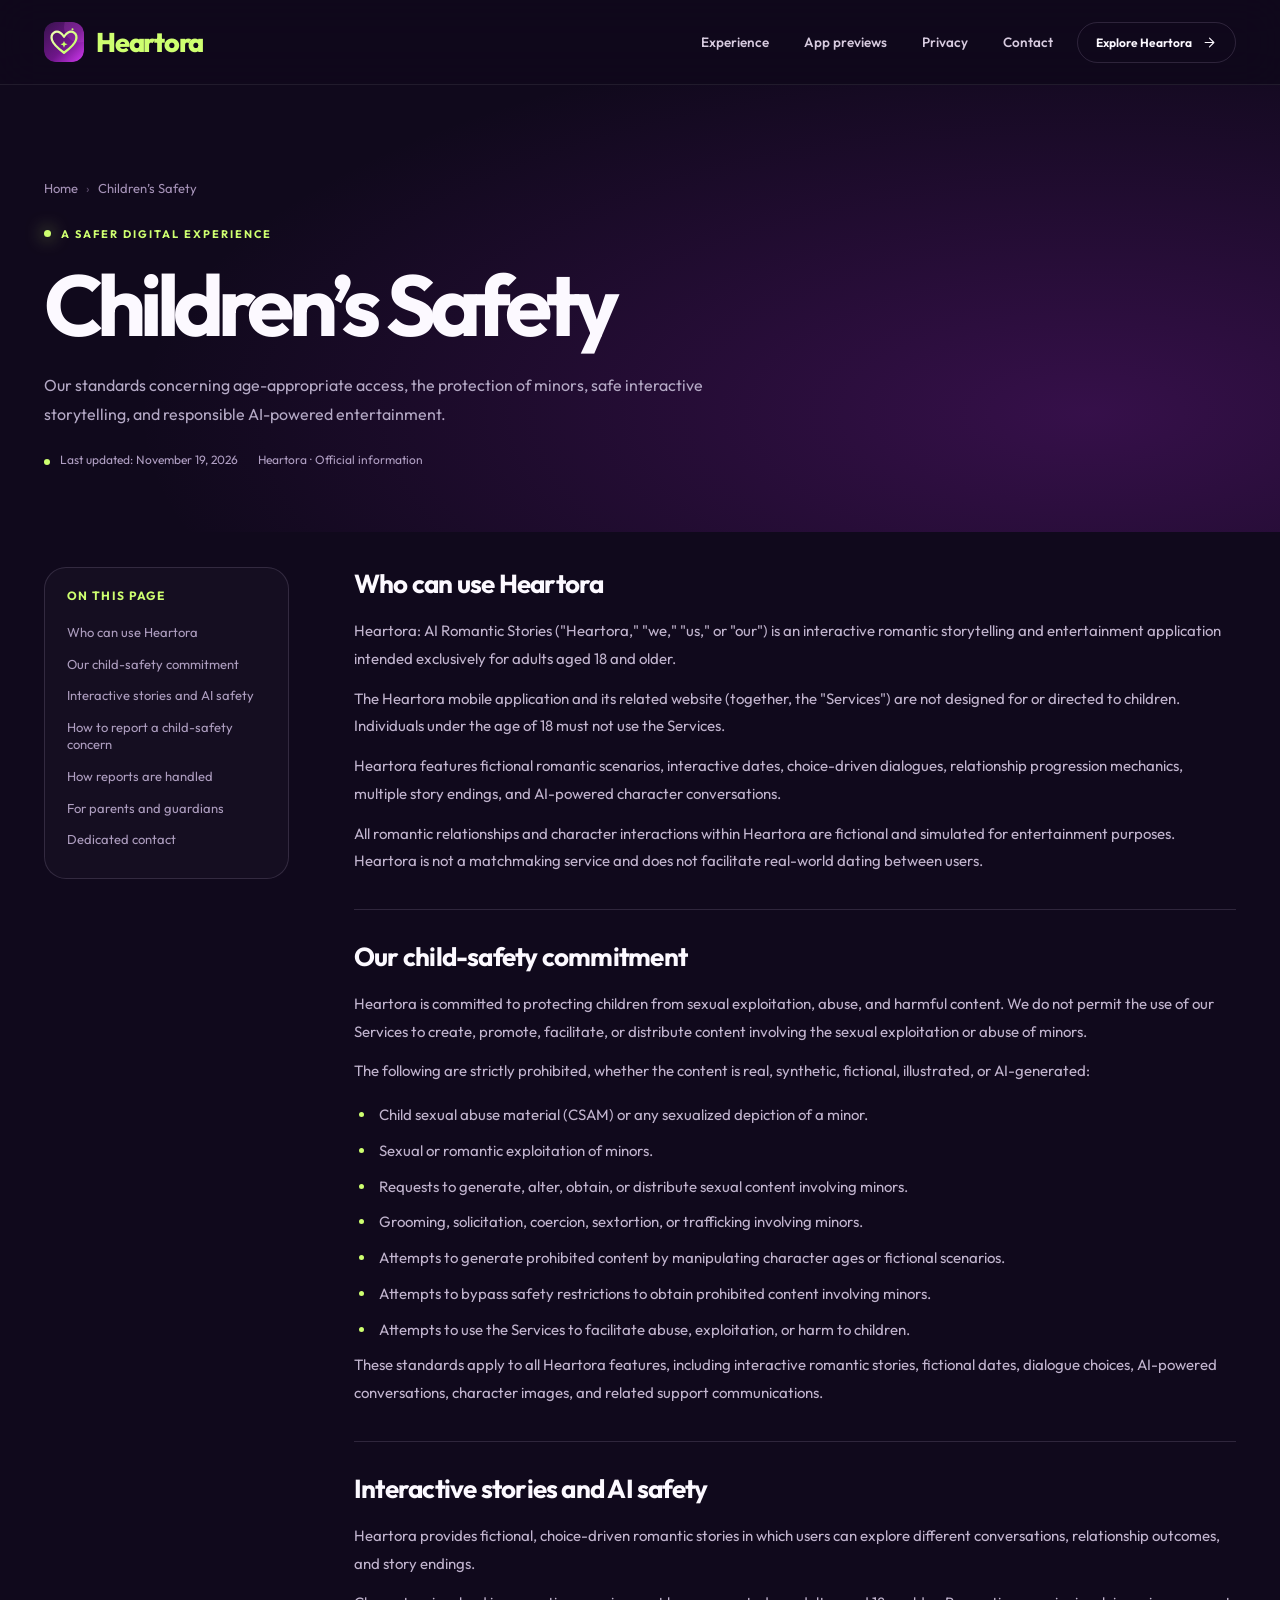
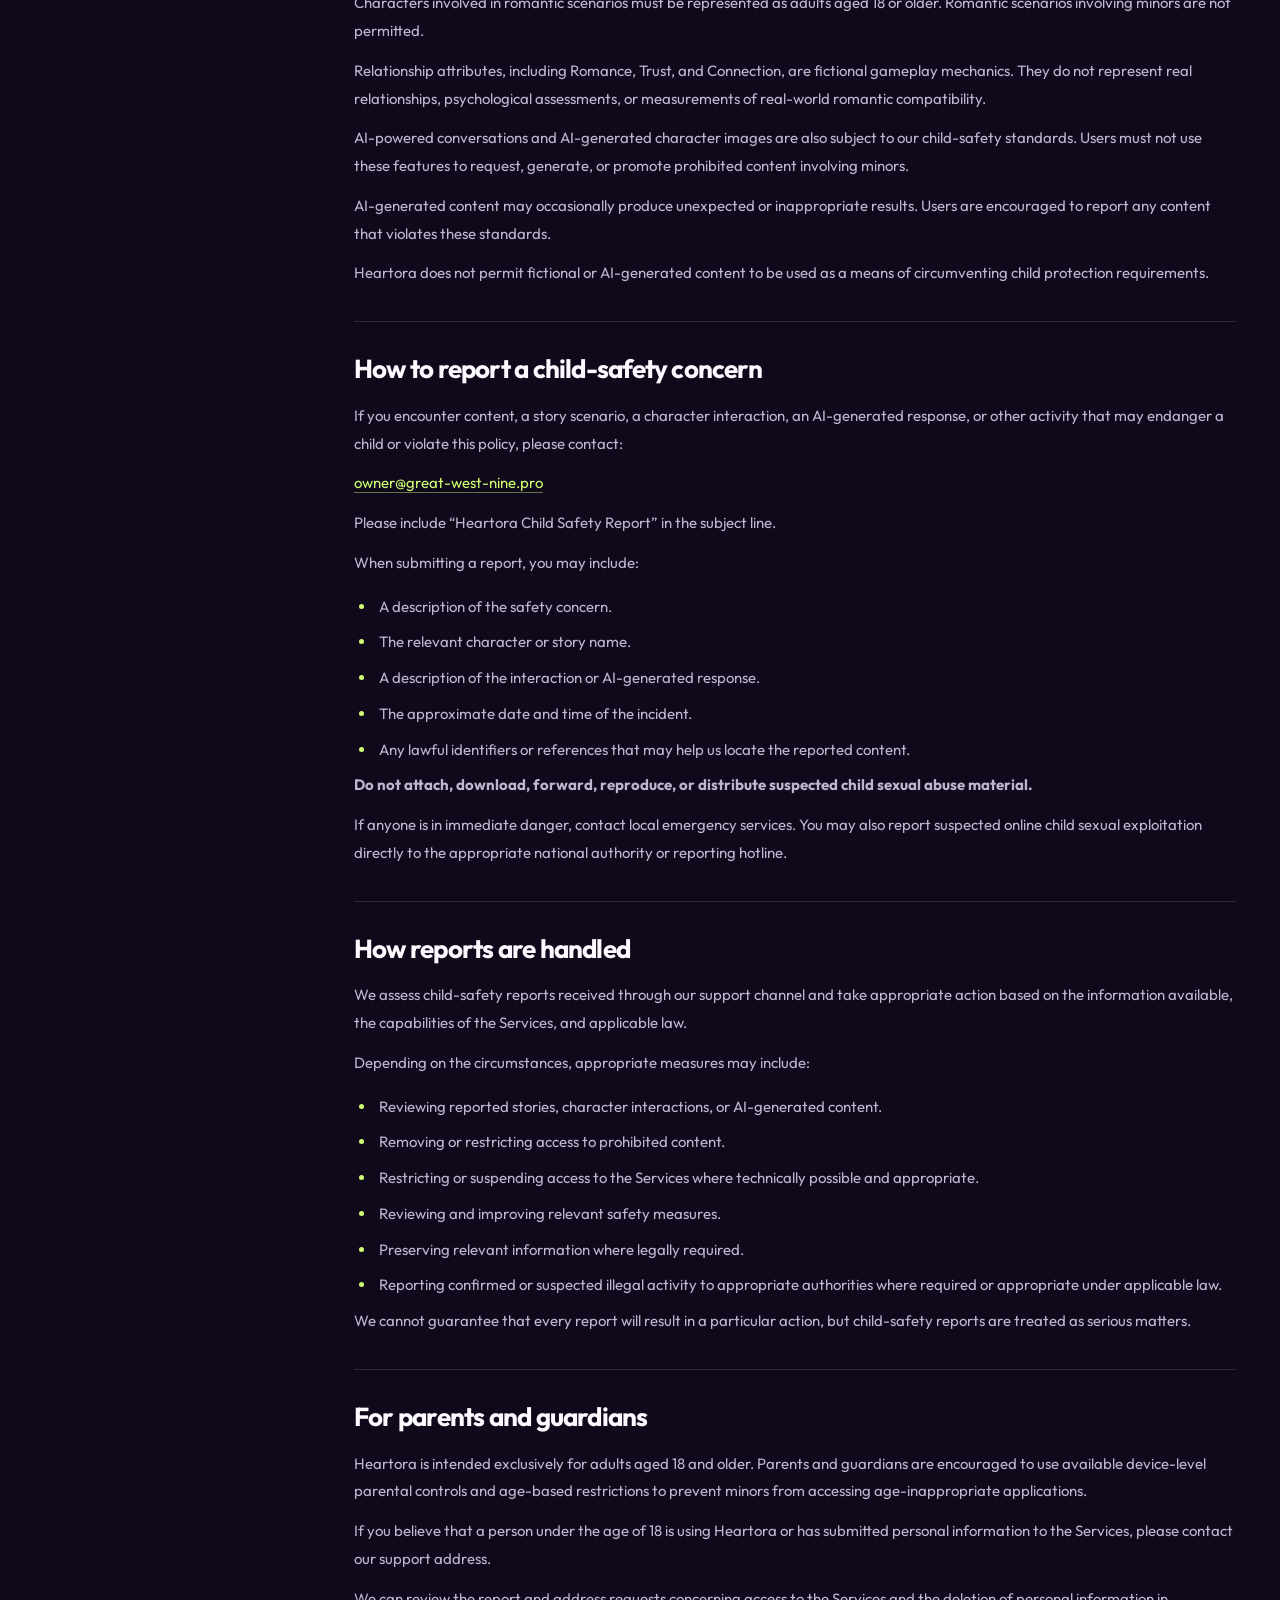
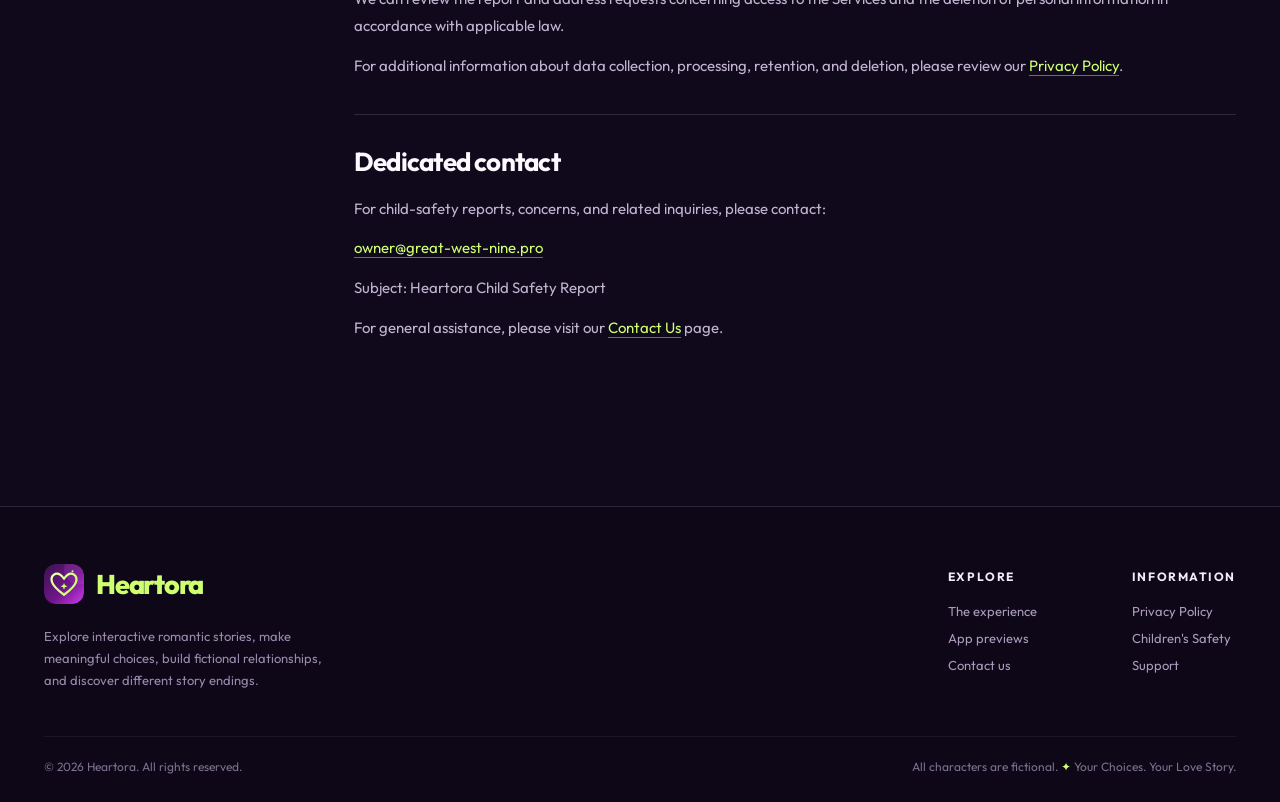
==== commit 0a064e60: "Refine HTML content for child safety page Updated the meta description and Open Graph tags for clari" ====
--- a/children/index.html
+++ b/children/index.html
@@ -1,3 +1,4 @@
+
 <!doctype html>
 <html lang="en">
 <head>
@@ -6,11 +7,11 @@
   <meta name="theme-color" content="#10091c"/>
   <meta name="color-scheme" content="dark"/>
   <title>Children’s Safety | Heartora</title>
-  <meta name="description" content="Read Heartora&#x27;s age requirements, child protection standards, and how to report a child-safety concern."/>
+  <meta name="description" content="Learn about Heartora: AI Romantic Stories, our age requirements, child protection standards, and how to report child-safety concerns."/>
   <meta property="og:type" content="website"/>
   <meta property="og:site_name" content="Heartora"/>
   <meta property="og:title" content="Children’s Safety | Heartora"/>
-  <meta property="og:description" content="Read Heartora&#x27;s age requirements, child protection standards, and how to report a child-safety concern."/>
+  <meta property="og:description" content="Heartora's age requirements, child protection standards, and safety policies for interactive romantic stories and AI-powered conversations."/>
   <meta property="og:image" content="/assets/img/social-preview.jpg"/>
   <meta name="twitter:card" content="summary_large_image"/>
   <link rel="icon" type="image/svg+xml" href="/assets/img/brand-mark.svg"/>
@@ -26,88 +27,233 @@
   <a class="skip-link" href="#main">Skip to content</a>
   <header class="site-header">
     <div class="container header-inner">
-      <a class="logo" href="/" aria-label="Heartora home"><img class="logo-icon" src="/assets/img/brand-mark.svg" alt="" width="40" height="40"/><span class="logo-text">Heartora</span></a>
-      <nav class="nav" id="primary-nav" aria-label="Main navigation"><a href="/#experience">Experience</a><a href="/#previews">App previews</a><a href="/privacy-policy" >Privacy</a><a href="/contact-us" >Contact</a></nav>
-      <a class="header-action" data-store-cta href="/#experience">Explore Heartora <svg aria-hidden="true" viewBox="0 0 24 24" fill="none" stroke="currentColor" stroke-width="1.8" stroke-linecap="round" stroke-linejoin="round"><path d="M5 12h14m-7-7 7 7-7 7"/></svg></a>
-      <button class="menu-toggle" type="button" aria-label="Open menu" aria-controls="primary-nav" aria-expanded="false"><svg class="hamburger" viewBox="0 0 24 24" fill="none" stroke="currentColor" stroke-width="2" stroke-linecap="round"><path d="M4 7h16M4 12h16M4 17h16"/></svg><svg class="x" viewBox="0 0 24 24" fill="none" stroke="currentColor" stroke-width="2" stroke-linecap="round"><path d="M5 5l14 14M19 5 5 19"/></svg></button>
+      <a class="logo" href="/" aria-label="Heartora home">
+        <img class="logo-icon" src="/assets/img/brand-mark.svg" alt="" width="40" height="40"/>
+        <span class="logo-text">Heartora</span>
+      </a>
+
+      <nav class="nav" id="primary-nav" aria-label="Main navigation">
+        <a href="/#experience">Experience</a>
+        <a href="/#previews">App previews</a>
+        <a href="/privacy-policy">Privacy</a>
+        <a href="/contact-us">Contact</a>
+      </nav>
+
+      <a class="header-action" data-store-cta href="/#experience">
+        Explore Heartora
+        <svg aria-hidden="true" viewBox="0 0 24 24" fill="none" stroke="currentColor" stroke-width="1.8" stroke-linecap="round" stroke-linejoin="round">
+          <path d="M5 12h14m-7-7 7 7-7 7"/>
+        </svg>
+      </a>
+
+      <button class="menu-toggle" type="button" aria-label="Open menu" aria-controls="primary-nav" aria-expanded="false">
+        <svg class="hamburger" viewBox="0 0 24 24" fill="none" stroke="currentColor" stroke-width="2" stroke-linecap="round">
+          <path d="M4 7h16M4 12h16M4 17h16"/>
+        </svg>
+        <svg class="x" viewBox="0 0 24 24" fill="none" stroke="currentColor" stroke-width="2" stroke-linecap="round">
+          <path d="M5 5l14 14M19 5 5 19"/>
+        </svg>
+      </button>
     </div>
   </header>
+
   <main id="main">
     <div class="page-intro">
       <div class="container">
-        <div class="breadcrumbs"><a href="/">Home</a><span>›</span>Children’s Safety</div>
-        <span class="eyebrow"><span class="dot"></span> A SAFER DIGITAL EXPERIENCE</span>
+        <div class="breadcrumbs">
+          <a href="/">Home</a><span>›</span>Children’s Safety
+        </div>
+
+        <span class="eyebrow">
+          <span class="dot"></span> A SAFER DIGITAL EXPERIENCE
+        </span>
+
         <h1>Children’s Safety</h1>
-        <p>Our standards concerning age-appropriate access, the protection of minors, and reporting safety concerns.</p>
-        <div class="meta-row"><span><span class="circle"></span> Last updated: October 14, 2026</span><span>Heartora · Official information</span></div>
-      </div>
-    </div>
+
+        <p>Our standards concerning age-appropriate access, the protection of minors, safe interactive storytelling, and responsible AI-powered entertainment.</p>
+
+        <div class="meta-row">
+          <span><span class="circle"></span> Last updated: November 19, 2026</span>
+          <span>Heartora · Official information</span>
+        </div>
+      </div>
+    </div>
+
     <div class="legal-section">
       <div class="container legal-layout">
+
         <aside class="legal-toc" aria-label="Page contents">
           <h2>On this page</h2>
           <a href="#who">Who can use Heartora</a>
           <a href="#commitment">Our child-safety commitment</a>
+          <a href="#stories">Interactive stories and AI safety</a>
           <a href="#reports">How to report a child-safety concern</a>
           <a href="#response">How reports are handled</a>
           <a href="#parents">For parents and guardians</a>
           <a href="#contact">Dedicated contact</a>
         </aside>
+
         <article class="legal-content">
+
           <section id="who">
             <h2>Who can use Heartora</h2>
-            <p>Heartora is an AI character chat and entertainment service intended for adults aged 18 and older. It is not designed for or directed to children.</p>
-            <p>AI characters in Heartora are fictional, and AI-generated interactions are not conversations with real people.</p>
-          </section>
+
+            <p>Heartora: AI Romantic Stories ("Heartora," "we," "us," or "our") is an interactive romantic storytelling and entertainment application intended exclusively for adults aged 18 and older.</p>
+
+            <p>The Heartora mobile application and its related website (together, the "Services") are not designed for or directed to children. Individuals under the age of 18 must not use the Services.</p>
+
+            <p>Heartora features fictional romantic scenarios, interactive dates, choice-driven dialogues, relationship progression mechanics, multiple story endings, and AI-powered character conversations.</p>
+
+            <p>All romantic relationships and character interactions within Heartora are fictional and simulated for entertainment purposes. Heartora is not a matchmaking service and does not facilitate real-world dating between users.</p>
+          </section>
+
           <section id="commitment">
             <h2>Our child-safety commitment</h2>
-            <p>We do not permit the sexual exploitation or abuse of children in connection with the Services. The following are prohibited, whether a description, conversation, prompt, image, or other content is real, synthetic, fictional, or AI-generated:</p>
+
+            <p>Heartora is committed to protecting children from sexual exploitation, abuse, and harmful content. We do not permit the use of our Services to create, promote, facilitate, or distribute content involving the sexual exploitation or abuse of minors.</p>
+
+            <p>The following are strictly prohibited, whether the content is real, synthetic, fictional, illustrated, or AI-generated:</p>
+
             <ul>
               <li>Child sexual abuse material (CSAM) or any sexualized depiction of a minor.</li>
+              <li>Sexual or romantic exploitation of minors.</li>
               <li>Requests to generate, alter, obtain, or distribute sexual content involving minors.</li>
               <li>Grooming, solicitation, coercion, sextortion, or trafficking involving minors.</li>
+              <li>Attempts to generate prohibited content by manipulating character ages or fictional scenarios.</li>
+              <li>Attempts to bypass safety restrictions to obtain prohibited content involving minors.</li>
               <li>Attempts to use the Services to facilitate abuse, exploitation, or harm to children.</li>
             </ul>
-            <p>This standard applies across the App, its AI features, and related support communications.</p>
-          </section>
+
+            <p>These standards apply to all Heartora features, including interactive romantic stories, fictional dates, dialogue choices, AI-powered conversations, character images, and related support communications.</p>
+          </section>
+
+          <section id="stories">
+            <h2>Interactive stories and AI safety</h2>
+
+            <p>Heartora provides fictional, choice-driven romantic stories in which users can explore different conversations, relationship outcomes, and story endings.</p>
+
+            <p>Characters involved in romantic scenarios must be represented as adults aged 18 or older. Romantic scenarios involving minors are not permitted.</p>
+
+            <p>Relationship attributes, including Romance, Trust, and Connection, are fictional gameplay mechanics. They do not represent real relationships, psychological assessments, or measurements of real-world romantic compatibility.</p>
+
+            <p>AI-powered conversations and AI-generated character images are also subject to our child-safety standards. Users must not use these features to request, generate, or promote prohibited content involving minors.</p>
+
+            <p>AI-generated content may occasionally produce unexpected or inappropriate results. Users are encouraged to report any content that violates these standards.</p>
+
+            <p>Heartora does not permit fictional or AI-generated content to be used as a means of circumventing child protection requirements.</p>
+          </section>
+
           <section id="reports">
             <h2>How to report a child-safety concern</h2>
-            <p>If you see content or activity that may endanger a child or violate this policy, contact <a href="mailto:owner@great-west-nine.pro?subject=Heartora%20Child%20Safety%20Report">owner@great-west-nine.pro</a> and include “Heartora Child Safety Report” in the subject line.</p>
-            <p>Provide relevant details such as the nature of the concern, a description of the interaction, the approximate date, and any non-illegal identifiers or references that may help locate it. <strong>Do not attach, download, forward, or distribute suspected child sexual abuse images.</strong></p>
+
+            <p>If you encounter content, a story scenario, a character interaction, an AI-generated response, or other activity that may endanger a child or violate this policy, please contact:</p>
+
+            <p>
+              <a href="mailto:owner@great-west-nine.pro?subject=Heartora%20Child%20Safety%20Report">owner@great-west-nine.pro</a>
+            </p>
+
+            <p>Please include “Heartora Child Safety Report” in the subject line.</p>
+
+            <p>When submitting a report, you may include:</p>
+
+            <ul>
+              <li>A description of the safety concern.</li>
+              <li>The relevant character or story name.</li>
+              <li>A description of the interaction or AI-generated response.</li>
+              <li>The approximate date and time of the incident.</li>
+              <li>Any lawful identifiers or references that may help us locate the reported content.</li>
+            </ul>
+
+            <p><strong>Do not attach, download, forward, reproduce, or distribute suspected child sexual abuse material.</strong></p>
+
             <p>If anyone is in immediate danger, contact local emergency services. You may also report suspected online child sexual exploitation directly to the appropriate national authority or reporting hotline.</p>
           </section>
+
           <section id="response">
             <h2>How reports are handled</h2>
-            <p>We assess reports received through our support channel and take appropriate action based on the information available, the capabilities of the Services, and applicable law. Measures may include restricting access to offending content or accounts, preserving relevant information where legally required, and notifying appropriate authorities when required or appropriate.</p>
+
+            <p>We assess child-safety reports received through our support channel and take appropriate action based on the information available, the capabilities of the Services, and applicable law.</p>
+
+            <p>Depending on the circumstances, appropriate measures may include:</p>
+
+            <ul>
+              <li>Reviewing reported stories, character interactions, or AI-generated content.</li>
+              <li>Removing or restricting access to prohibited content.</li>
+              <li>Restricting or suspending access to the Services where technically possible and appropriate.</li>
+              <li>Reviewing and improving relevant safety measures.</li>
+              <li>Preserving relevant information where legally required.</li>
+              <li>Reporting confirmed or suspected illegal activity to appropriate authorities where required or appropriate under applicable law.</li>
+            </ul>
+
             <p>We cannot guarantee that every report will result in a particular action, but child-safety reports are treated as serious matters.</p>
           </section>
+
           <section id="parents">
             <h2>For parents and guardians</h2>
-            <p>If you believe a person under 18 is using Heartora or has submitted personal information to the Services, please contact our support address. We can review the report and address personal-data requests in accordance with applicable law.</p>
-            <p>For information about the categories of data that may be processed, please review the <a href="/privacy-policy">Privacy Policy</a>.</p>
-          </section>
+
+            <p>Heartora is intended exclusively for adults aged 18 and older. Parents and guardians are encouraged to use available device-level parental controls and age-based restrictions to prevent minors from accessing age-inappropriate applications.</p>
+
+            <p>If you believe that a person under the age of 18 is using Heartora or has submitted personal information to the Services, please contact our support address.</p>
+
+            <p>We can review the report and address requests concerning access to the Services and the deletion of personal information in accordance with applicable law.</p>
+
+            <p>For additional information about data collection, processing, retention, and deletion, please review our <a href="/privacy-policy">Privacy Policy</a>.</p>
+          </section>
+
           <section id="contact">
             <h2>Dedicated contact</h2>
-            <p>Child safety reports and related inquiries: <a href="mailto:owner@great-west-nine.pro?subject=Heartora%20Child%20Safety%20Report">owner@great-west-nine.pro</a>.</p>
-          </section>
+
+            <p>For child-safety reports, concerns, and related inquiries, please contact:</p>
+
+            <p>
+              <a href="mailto:owner@great-west-nine.pro?subject=Heartora%20Child%20Safety%20Report">owner@great-west-nine.pro</a>
+            </p>
+
+            <p>Subject: Heartora Child Safety Report</p>
+
+            <p>For general assistance, please visit our <a href="/contact-us">Contact Us</a> page.</p>
+          </section>
+
         </article>
       </div>
     </div>
   </main>
+
   <footer class="site-footer">
     <div class="container">
       <div class="footer-main">
         <div class="footer-brand">
-          <a class="logo" href="/" aria-label="Heartora home"><img class="logo-icon" src="/assets/img/brand-mark.svg" alt="" width="40" height="40"/><span class="logo-text">Heartora</span></a>
-          <p>Explore a world of AI characters, interactive conversations and AI-generated photos. An imaginative experience, at your pace.</p>
-        </div>
+
+          <a class="logo" href="/" aria-label="Heartora home">
+            <img class="logo-icon" src="/assets/img/brand-mark.svg" alt="" width="40" height="40"/>
+            <span class="logo-text">Heartora</span>
+          </a>
+
+          <p>Explore interactive romantic stories, make meaningful choices, build fictional relationships, and discover different story endings.</p>
+        </div>
+
         <div class="footer-columns">
-          <div class="footer-group"><h4>Explore</h4><a href="/#experience">The experience</a><a href="/#previews">App previews</a><a href="/contact-us">Contact us</a></div>
-          <div class="footer-group"><h4>Information</h4><a href="/privacy-policy">Privacy Policy</a><a href="/children">Children's Safety</a><a href="/contact-us">Support</a></div>
-        </div>
-      </div>
-      <div class="footer-bottom"><span>© <span data-year>2026</span> Heartora. All rights reserved.</span><span>AI characters are fictional. <span class="mark">✦</span> Made for imaginative conversations.</span></div>
+          <div class="footer-group">
+            <h4>Explore</h4>
+            <a href="/#experience">The experience</a>
+            <a href="/#previews">App previews</a>
+            <a href="/contact-us">Contact us</a>
+          </div>
+
+          <div class="footer-group">
+            <h4>Information</h4>
+            <a href="/privacy-policy">Privacy Policy</a>
+            <a href="/children">Children's Safety</a>
+            <a href="/contact-us">Support</a>
+          </div>
+        </div>
+      </div>
+
+      <div class="footer-bottom">
+        <span>© <span data-year>2026</span> Heartora. All rights reserved.</span>
+        <span>All characters are fictional. <span class="mark">✦</span> Your Choices. Your Love Story.</span>
+      </div>
     </div>
   </footer>
 </body>
-</html>+</html>
